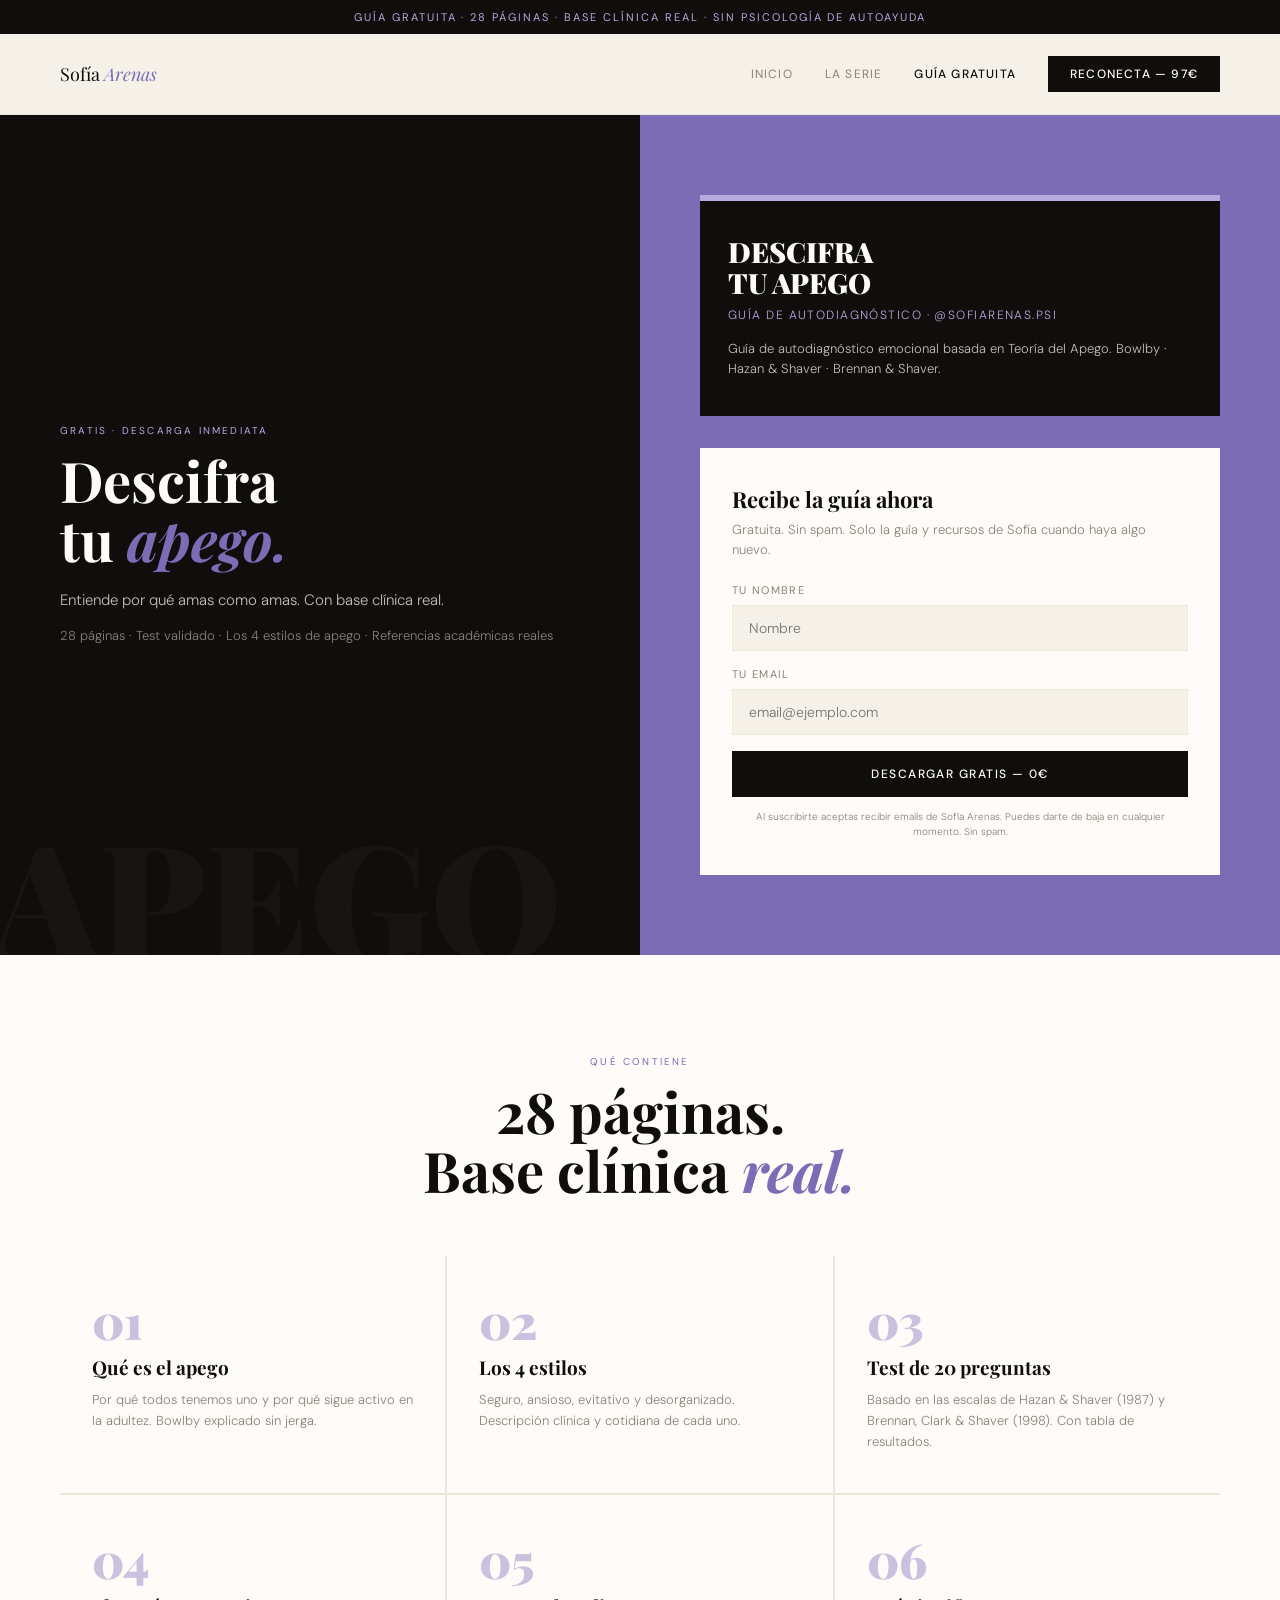
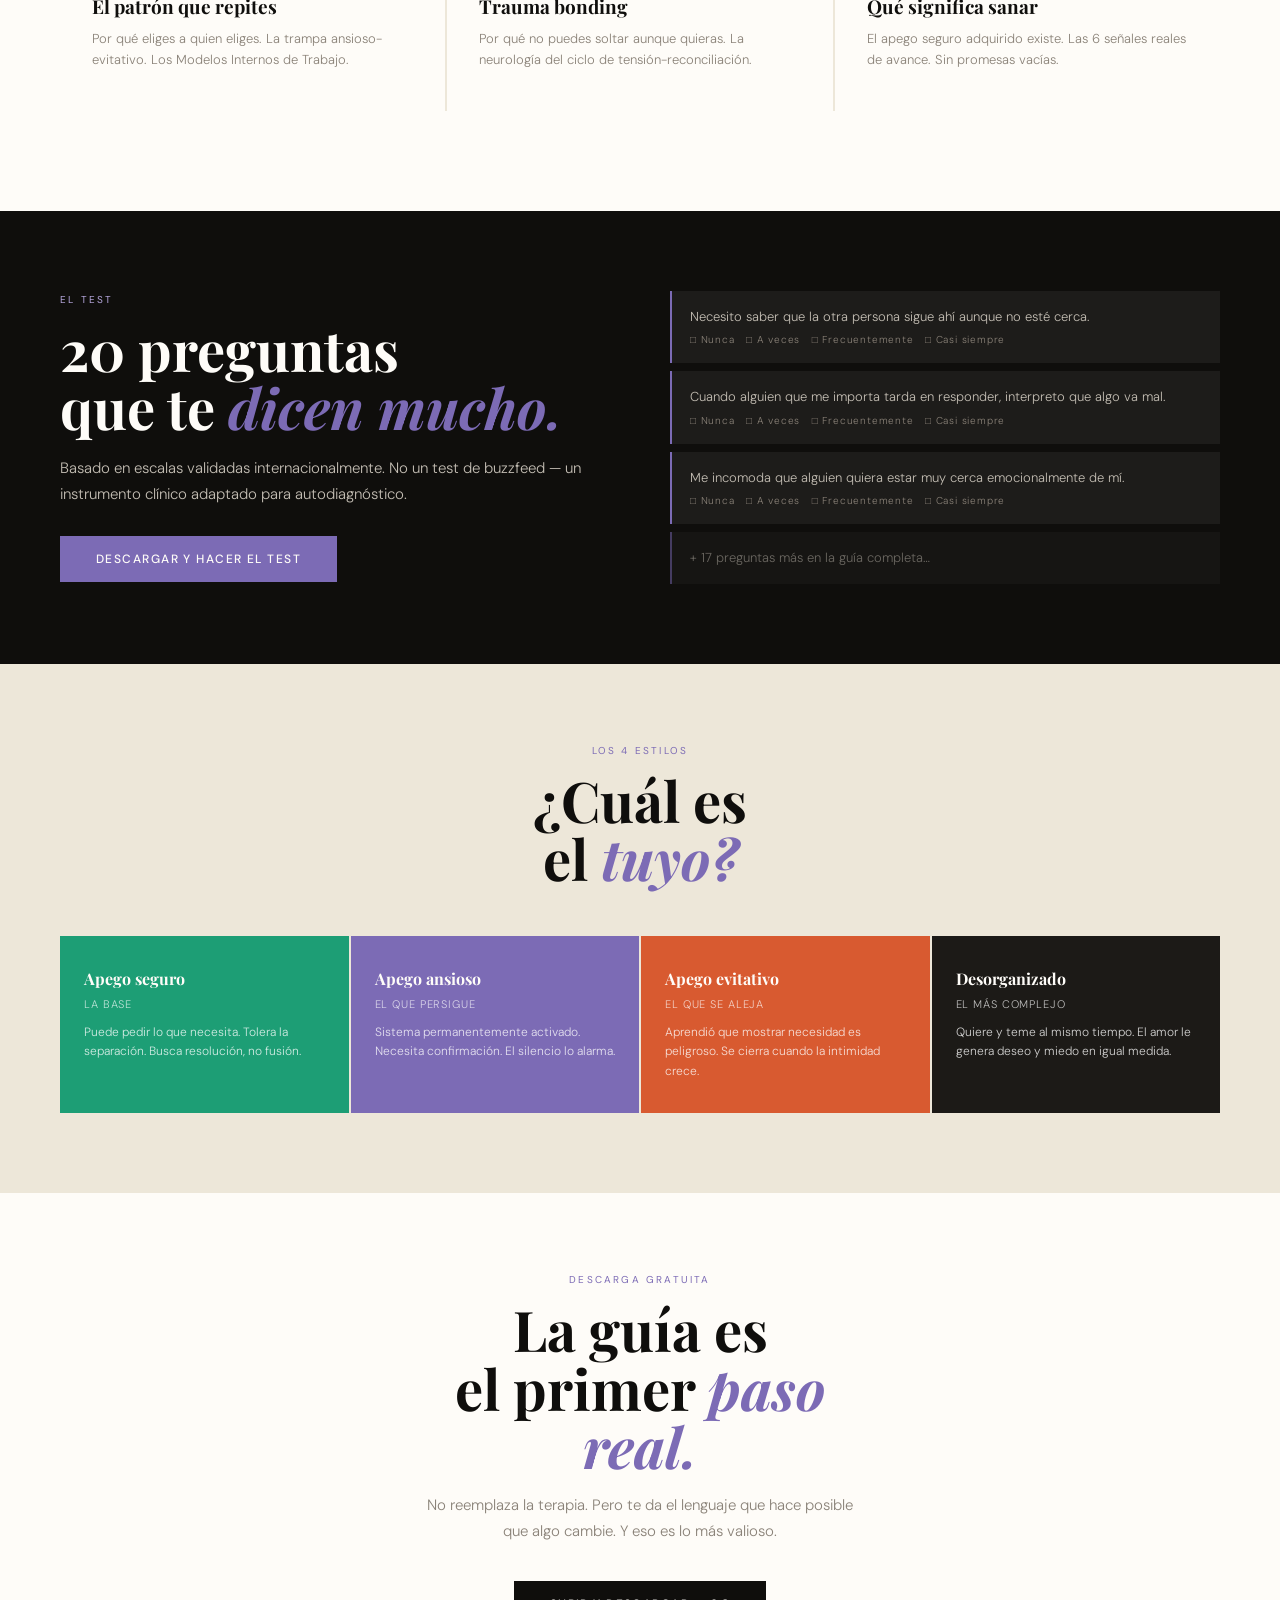
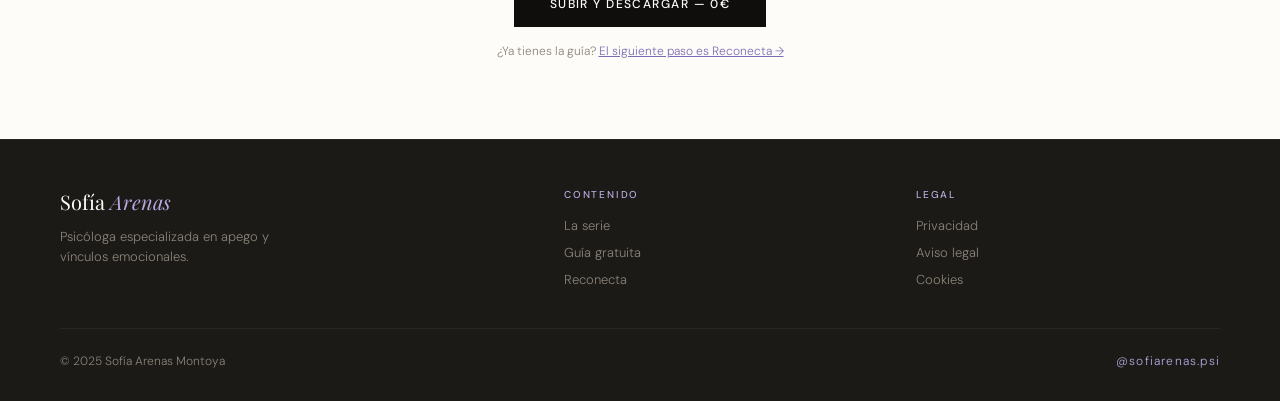
==== guia.html @ 272a8c92 "Web sofiarenas.psi — versión inicial" ====
<!DOCTYPE html>
<html lang="es">
<head>
<meta charset="UTF-8">
<meta name="viewport" content="width=device-width, initial-scale=1.0">
<meta name="description" content="Descifra tu apego — Guía gratuita de autodiagnóstico emocional de Sofía Arenas. 28 páginas con base clínica real.">
<title>Descifra tu apego — Guía gratuita · Sofía Arenas</title>
<link rel="stylesheet" href="css/style.css">
<style>
.guia-hero { display: grid; grid-template-columns: 1fr 1fr; min-height: 88vh; }
.guia-hero-left { background: var(--black); padding: 80px 60px; display: flex; flex-direction: column; justify-content: center; position: relative; overflow: hidden; }
.guia-hero-left::before { content: 'APEGO'; position: absolute; bottom: -20px; left: -10px; font-family: var(--font-display); font-size: 160px; font-weight: 900; color: rgba(255,255,255,.03); pointer-events: none; line-height: 1; }
.guia-hero-right { background: var(--lila-dark); padding: 80px 60px; display: flex; flex-direction: column; justify-content: center; }
.guia-mock { background: var(--black); padding: 36px 28px; margin-bottom: 32px; border-top: 6px solid var(--lila); }
.guia-mock-title { font-family: var(--font-display); font-size: 28px; font-weight: 900; color: var(--white); line-height: 1.1; margin-bottom: 8px; }
.guia-mock-sub { font-size: 12px; color: var(--lila); letter-spacing: .12em; text-transform: uppercase; margin-bottom: 16px; }
.guia-mock-desc { font-size: 13px; color: var(--warm-light); line-height: 1.6; font-weight: 300; }
.form-box { background: var(--white); padding: 36px 32px; }
.form-title { font-family: var(--font-display); font-size: 22px; font-weight: 700; margin-bottom: 6px; }
.form-sub { font-size: 13px; color: var(--warm-gray); margin-bottom: 24px; line-height: 1.5; font-weight: 300; }
.form-group { margin-bottom: 16px; }
.form-group label { display: block; font-size: 11px; letter-spacing: .12em; text-transform: uppercase; color: var(--warm-gray); margin-bottom: 8px; font-weight: 400; }
.form-group input { width: 100%; padding: 13px 16px; border: 1.5px solid var(--cream-dark); background: var(--cream); font-family: var(--font-body); font-size: 14px; color: var(--black); font-weight: 300; transition: border-color .2s; outline: none; }
.form-group input:focus { border-color: var(--lila-dark); }
.form-submit { width: 100%; padding: 15px; background: var(--black); color: var(--white); font-family: var(--font-body); font-size: 12px; letter-spacing: .12em; text-transform: uppercase; font-weight: 500; cursor: pointer; border: none; transition: background .2s; }
.form-submit:hover { background: var(--lila-dark); }
.form-legal { font-size: 10px; color: var(--warm-gray); margin-top: 12px; line-height: 1.5; text-align: center; font-weight: 300; }

.guia-contenido { padding: 100px 60px; background: var(--white); }
.contenido-grid { display: grid; grid-template-columns: repeat(3, 1fr); gap: 2px; margin-top: 56px; background: var(--cream-dark); }
.contenido-card { background: var(--white); padding: 40px 32px; transition: background .25s; }
.contenido-card:hover { background: var(--lila-light); }
.contenido-num { font-family: var(--font-display); font-size: 48px; font-weight: 900; color: var(--lila-dark); line-height: 1; margin-bottom: 12px; opacity: .4; }
.contenido-titulo { font-family: var(--font-display); font-size: 19px; font-weight: 700; line-height: 1.2; margin-bottom: 10px; }
.contenido-desc { font-size: 13px; color: var(--warm-gray); line-height: 1.65; font-weight: 300; }

.guia-test { padding: 80px 60px; background: var(--black); }
.test-grid { display: grid; grid-template-columns: 1fr 1fr; gap: 60px; align-items: center; }
.test-preview { display: flex; flex-direction: column; gap: 8px; }
.test-q { background: rgba(255,255,255,.06); padding: 16px 18px; border-left: 2px solid var(--lila-dark); font-size: 13px; color: var(--warm-light); line-height: 1.5; font-weight: 300; }
.test-options { font-size: 10px; color: var(--warm-gray); margin-top: 6px; letter-spacing: .08em; }

.estilos { padding: 80px 60px; background: var(--cream-dark); }
.estilos-grid { display: grid; grid-template-columns: repeat(4, 1fr); gap: 2px; margin-top: 48px; }
.estilo-card { padding: 32px 24px; }
.estilo-card:nth-child(1) { background: var(--teal); }
.estilo-card:nth-child(2) { background: var(--lila-dark); }
.estilo-card:nth-child(3) { background: #D85A30; }
.estilo-card:nth-child(4) { background: var(--black-soft); }
.estilo-titulo { font-family: var(--font-display); font-size: 16px; font-weight: 700; color: var(--white); margin-bottom: 8px; }
.estilo-sub { font-size: 11px; color: rgba(255,255,255,.7); letter-spacing: .08em; text-transform: uppercase; margin-bottom: 12px; }
.estilo-desc { font-size: 12px; color: rgba(255,255,255,.8); line-height: 1.6; font-weight: 300; }

.guia-cta { padding: 80px 60px; text-align: center; background: var(--white); }

@media (max-width: 900px) {
  .guia-hero { grid-template-columns: 1fr; min-height: auto; }
  .guia-hero-left { padding: 60px 24px; min-height: 60vh; }
  .guia-hero-right { padding: 48px 24px; }
  .guia-contenido { padding: 60px 24px; }
  .contenido-grid { grid-template-columns: 1fr; }
  .guia-test { padding: 60px 24px; }
  .test-grid { grid-template-columns: 1fr; gap: 40px; }
  .estilos { padding: 60px 24px; }
  .estilos-grid { grid-template-columns: 1fr 1fr; }
  .guia-cta { padding: 60px 24px; }
}
</style>
</head>
<body>

<div class="topbar">Guía gratuita · 28 páginas · Base clínica real · Sin psicología de autoayuda</div>

<nav>
  <a href="index.html" class="nav-logo">Sofía <em>Arenas</em></a>
  <div class="nav-links">
    <a href="index.html">Inicio</a>
    <a href="serie.html">La serie</a>
    <a href="guia.html" style="color:var(--black);font-weight:500;">Guía gratuita</a>
    <a href="reconecta.html" class="nav-cta">Reconecta — 97€</a>
  </div>
  <div class="nav-hamburger"><span></span><span></span><span></span></div>
</nav>

<!-- HERO -->
<section class="guia-hero">
  <div class="guia-hero-left">
    <div class="fade-up">
      <span class="section-tag" style="color:var(--lila);">Gratis · Descarga inmediata</span>
      <h1 class="section-title" style="color:var(--white);">Descifra<br>tu <em>apego.</em></h1>
      <p style="font-size:15px;color:var(--warm-light);line-height:1.75;font-weight:300;margin-bottom:12px;">Entiende por qué amas como amas. Con base clínica real.</p>
      <p style="font-size:13px;color:var(--warm-gray);line-height:1.65;font-weight:300;">28 páginas · Test validado · Los 4 estilos de apego · Referencias académicas reales</p>
    </div>
  </div>
  <div class="guia-hero-right fade-up fade-up-d1">
    <div class="guia-mock">
      <div class="guia-mock-title">DESCIFRA<br>TU APEGO</div>
      <div class="guia-mock-sub">Guía de autodiagnóstico · @sofiarenas.psi</div>
      <div class="guia-mock-desc">Guía de autodiagnóstico emocional basada en Teoría del Apego. Bowlby · Hazan & Shaver · Brennan & Shaver.</div>
    </div>
    <div class="form-box">
      <div class="form-title">Recibe la guía ahora</div>
      <div class="form-sub">Gratuita. Sin spam. Solo la guía y recursos de Sofía cuando haya algo nuevo.</div>
      <form id="guia-form" onsubmit="submitForm(event)">
        <div class="form-group">
          <label>Tu nombre</label>
          <input type="text" placeholder="Nombre" required>
        </div>
        <div class="form-group">
          <label>Tu email</label>
          <input type="email" placeholder="email@ejemplo.com" required>
        </div>
        <button type="submit" class="form-submit">Descargar gratis — 0€</button>
      </form>
      <div class="form-legal">Al suscribirte aceptas recibir emails de Sofía Arenas. Puedes darte de baja en cualquier momento. Sin spam.</div>
    </div>
  </div>
</section>

<!-- CONTENIDO -->
<section class="guia-contenido">
  <div class="fade-up" style="text-align:center;max-width:520px;margin:0 auto;">
    <span class="section-tag">Qué contiene</span>
    <h2 class="section-title">28 páginas.<br>Base clínica <em>real.</em></h2>
  </div>
  <div class="contenido-grid">
    <div class="contenido-card fade-up"><div class="contenido-num">01</div><div class="contenido-titulo">Qué es el apego</div><div class="contenido-desc">Por qué todos tenemos uno y por qué sigue activo en la adultez. Bowlby explicado sin jerga.</div></div>
    <div class="contenido-card fade-up fade-up-d1"><div class="contenido-num">02</div><div class="contenido-titulo">Los 4 estilos</div><div class="contenido-desc">Seguro, ansioso, evitativo y desorganizado. Descripción clínica y cotidiana de cada uno.</div></div>
    <div class="contenido-card fade-up fade-up-d2"><div class="contenido-num">03</div><div class="contenido-titulo">Test de 20 preguntas</div><div class="contenido-desc">Basado en las escalas de Hazan & Shaver (1987) y Brennan, Clark & Shaver (1998). Con tabla de resultados.</div></div>
    <div class="contenido-card fade-up"><div class="contenido-num">04</div><div class="contenido-titulo">El patrón que repites</div><div class="contenido-desc">Por qué eliges a quien eliges. La trampa ansioso-evitativo. Los Modelos Internos de Trabajo.</div></div>
    <div class="contenido-card fade-up fade-up-d1"><div class="contenido-num">05</div><div class="contenido-titulo">Trauma bonding</div><div class="contenido-desc">Por qué no puedes soltar aunque quieras. La neurología del ciclo de tensión-reconciliación.</div></div>
    <div class="contenido-card fade-up fade-up-d2"><div class="contenido-num">06</div><div class="contenido-titulo">Qué significa sanar</div><div class="contenido-desc">El apego seguro adquirido existe. Las 6 señales reales de avance. Sin promesas vacías.</div></div>
  </div>
</section>

<!-- TEST PREVIEW -->
<section class="guia-test">
  <div class="test-grid fade-up">
    <div>
      <span class="section-tag" style="color:var(--lila);">El test</span>
      <h2 class="section-title" style="color:var(--white);">20 preguntas<br>que te <em>dicen mucho.</em></h2>
      <p style="font-size:15px;color:var(--warm-light);line-height:1.75;font-weight:300;margin-bottom:28px;">Basado en escalas validadas internacionalmente. No un test de buzzfeed — un instrumento clínico adaptado para autodiagnóstico.</p>
      <a href="#descargar" class="btn btn-lila">Descargar y hacer el test</a>
    </div>
    <div class="test-preview">
      <div class="test-q">Necesito saber que la otra persona sigue ahí aunque no esté cerca.<div class="test-options">□ Nunca &nbsp; □ A veces &nbsp; □ Frecuentemente &nbsp; □ Casi siempre</div></div>
      <div class="test-q">Cuando alguien que me importa tarda en responder, interpreto que algo va mal.<div class="test-options">□ Nunca &nbsp; □ A veces &nbsp; □ Frecuentemente &nbsp; □ Casi siempre</div></div>
      <div class="test-q">Me incomoda que alguien quiera estar muy cerca emocionalmente de mí.<div class="test-options">□ Nunca &nbsp; □ A veces &nbsp; □ Frecuentemente &nbsp; □ Casi siempre</div></div>
      <div class="test-q" style="opacity:.5">+ 17 preguntas más en la guía completa…</div>
    </div>
  </div>
</section>

<!-- ESTILOS -->
<section class="estilos">
  <div class="fade-up" style="text-align:center;max-width:480px;margin:0 auto;">
    <span class="section-tag">Los 4 estilos</span>
    <h2 class="section-title">¿Cuál es<br>el <em>tuyo?</em></h2>
  </div>
  <div class="estilos-grid fade-up">
    <div class="estilo-card"><div class="estilo-titulo">Apego seguro</div><div class="estilo-sub">La base</div><div class="estilo-desc">Puede pedir lo que necesita. Tolera la separación. Busca resolución, no fusión.</div></div>
    <div class="estilo-card"><div class="estilo-titulo">Apego ansioso</div><div class="estilo-sub">El que persigue</div><div class="estilo-desc">Sistema permanentemente activado. Necesita confirmación. El silencio lo alarma.</div></div>
    <div class="estilo-card"><div class="estilo-titulo">Apego evitativo</div><div class="estilo-sub">El que se aleja</div><div class="estilo-desc">Aprendió que mostrar necesidad es peligroso. Se cierra cuando la intimidad crece.</div></div>
    <div class="estilo-card"><div class="estilo-titulo">Desorganizado</div><div class="estilo-sub">El más complejo</div><div class="estilo-desc">Quiere y teme al mismo tiempo. El amor le genera deseo y miedo en igual medida.</div></div>
  </div>
</section>

<!-- CTA FINAL -->
<section class="guia-cta" id="descargar">
  <span class="section-tag">Descarga gratuita</span>
  <h2 class="section-title" style="max-width:480px;margin:0 auto 16px;">La guía es<br>el primer <em>paso real.</em></h2>
  <p style="font-size:15px;color:var(--warm-gray);line-height:1.75;max-width:440px;margin:0 auto 36px;font-weight:300;">No reemplaza la terapia. Pero te da el lenguaje que hace posible que algo cambie. Y eso es lo más valioso.</p>
  <a href="#" onclick="window.scrollTo({top:0,behavior:'smooth'}); return false;" class="btn btn-dark">Subir y descargar — 0€</a>
  <p style="font-size:12px;color:var(--warm-gray);margin-top:16px;">¿Ya tienes la guía? <a href="reconecta.html" style="color:var(--lila-dark);text-decoration:underline;">El siguiente paso es Reconecta →</a></p>
</section>

<footer>
  <div class="footer-top">
    <div><div class="footer-logo">Sofía <em>Arenas</em></div><div class="footer-tagline">Psicóloga especializada en apego y vínculos emocionales.</div></div>
    <div><div class="footer-col-title">Contenido</div><div class="footer-col-links"><a href="serie.html">La serie</a><a href="guia.html">Guía gratuita</a><a href="reconecta.html">Reconecta</a></div></div>
    <div><div class="footer-col-title">Legal</div><div class="footer-col-links"><a href="privacidad.html">Privacidad</a><a href="aviso.html">Aviso legal</a><a href="cookies.html">Cookies</a></div></div>
  </div>
  <div class="footer-bottom"><div class="footer-copy">© 2025 Sofía Arenas Montoya</div><div class="footer-ig">@sofiarenas.psi</div></div>
</footer>

<script src="js/main.js"></script>
<script>
async function submitForm(e) {
  e.preventDefault();

  const btn = document.querySelector('.form-submit');
  const nombre = document.querySelector('#guia-form input[type="text"]').value.trim();
  const email  = document.querySelector('#guia-form input[type="email"]').value.trim();

  btn.textContent = 'Enviando…';
  btn.disabled = true;
  btn.style.background = 'var(--lila-dark)';

  try {
    const res = await fetch('https://sofiarenas.es/api/suscribir.php', {
      method: 'POST',
      headers: { 'Content-Type': 'application/json' },
      body: JSON.stringify({ nombre, email })
    });

    const data = await res.json();

    if (data.ok) {
      btn.textContent = '¡Listo! Revisa tu email';
      btn.style.background = 'var(--teal)';
    } else {
      throw new Error(data.error || 'Error desconocido');
    }

  } catch (err) {
    btn.textContent = 'Error — inténtalo de nuevo';
    btn.style.background = '#D85A30';
    btn.disabled = false;
    console.error(err);
  }
}
</script>
</body>
</html>
---- css/style.css ----
@import url('https://fonts.googleapis.com/css2?family=Playfair+Display:ital,wght@0,400;0,700;0,900;1,400;1,700&family=DM+Sans:opsz,wght@9..40,300;9..40,400;9..40,500&family=Cormorant+Garamond:ital,wght@0,300;0,400;1,300;1,400&display=swap');

:root {
  --cream: #F5F0E8;
  --cream-dark: #EDE7D9;
  --cream-mid: #E8E2D5;
  --black: #0F0E0C;
  --black-soft: #1C1A17;
  --lila: #B8A9E0;
  --lila-dark: #7C6BB5;
  --lila-mid: #9B8ACF;
  --lila-light: #EAE4F5;
  --warm-gray: #8A8278;
  --warm-light: #C4BEB4;
  --white: #FEFCF8;
  --teal: #1D9E75;
  --font-display: 'Playfair Display', serif;
  --font-body: 'DM Sans', sans-serif;
  --font-italic: 'Cormorant Garamond', serif;
}

*, *::before, *::after { box-sizing: border-box; margin: 0; padding: 0; }
html { scroll-behavior: smooth; font-size: 16px; }
body { background: var(--cream); color: var(--black); font-family: var(--font-body); font-weight: 300; overflow-x: hidden; }
img { max-width: 100%; display: block; }
a { text-decoration: none; color: inherit; }

/* ── TOPBAR ── */
.topbar { background: var(--black); color: var(--lila); text-align: center; padding: 10px 20px; font-size: 11px; letter-spacing: .18em; text-transform: uppercase; font-weight: 400; }

/* ── NAV ── */
nav { display: flex; justify-content: space-between; align-items: center; padding: 22px 60px; background: var(--cream); border-bottom: 1px solid var(--cream-dark); position: sticky; top: 0; z-index: 100; transition: box-shadow .3s; }
nav.scrolled { box-shadow: 0 2px 20px rgba(15,14,12,.08); }
.nav-logo { font-family: var(--font-display); font-size: 18px; font-weight: 400; text-decoration: none; color: var(--black); }
.nav-logo em { font-style: italic; color: var(--lila-dark); }
.nav-links { display: flex; gap: 32px; align-items: center; }
.nav-links a { font-size: 12px; letter-spacing: .1em; text-transform: uppercase; color: var(--warm-gray); font-weight: 400; transition: color .2s; }
.nav-links a:hover { color: var(--black); }
.nav-cta { background: var(--black) !important; color: var(--white) !important; padding: 10px 22px; font-size: 12px; letter-spacing: .1em; text-transform: uppercase; font-weight: 500 !important; transition: background .2s !important; }
.nav-cta:hover { background: var(--lila-dark) !important; }
.nav-hamburger { display: none; flex-direction: column; gap: 5px; cursor: pointer; padding: 4px; }
.nav-hamburger span { display: block; width: 24px; height: 1.5px; background: var(--black); transition: .3s; }

/* ── TICKER ── */
.ticker { background: var(--lila-dark); overflow: hidden; padding: 12px 0; white-space: nowrap; }
.ticker-inner { display: inline-flex; animation: ticker 22s linear infinite; }
.ticker-item { font-size: 11px; letter-spacing: .18em; text-transform: uppercase; color: var(--white); padding: 0 36px; font-weight: 400; }
.ticker-item::after { content: '·'; margin-left: 36px; color: var(--lila); }
@keyframes ticker { from { transform: translateX(0); } to { transform: translateX(-50%); } }

/* ── SECCIÓN GENÉRICA ── */
.section-tag { display: block; font-size: 10px; letter-spacing: .22em; text-transform: uppercase; color: var(--lila-dark); margin-bottom: 14px; font-weight: 400; }
.section-title { font-family: var(--font-display); font-size: clamp(32px, 4.5vw, 56px); font-weight: 700; line-height: 1.05; margin-bottom: 18px; }
.section-title em { font-style: italic; color: var(--lila-dark); }
.section-sub { font-size: 15px; color: var(--warm-gray); line-height: 1.75; max-width: 520px; font-weight: 300; }
.section-divider { width: 48px; height: 3px; background: var(--lila-dark); margin-bottom: 20px; }

/* ── BOTONES ── */
.btn { display: inline-block; padding: 15px 36px; font-size: 12px; letter-spacing: .12em; text-transform: uppercase; font-weight: 500; font-family: var(--font-body); cursor: pointer; border: none; transition: all .2s; }
.btn-dark { background: var(--black); color: var(--white); }
.btn-dark:hover { background: var(--lila-dark); transform: translateY(-2px); }
.btn-lila { background: var(--lila-dark); color: var(--white); }
.btn-lila:hover { background: var(--lila-mid); transform: translateY(-2px); }
.btn-outline { background: transparent; color: var(--black); border: 1.5px solid var(--black); }
.btn-outline:hover { background: var(--black); color: var(--white); }
.btn-white { background: var(--white); color: var(--black); }
.btn-white:hover { background: var(--black); color: var(--white); }

/* ── FOOTER ── */
footer { background: var(--black-soft); padding: 48px 60px 32px; border-top: 1px solid rgba(255,255,255,.06); }
.footer-top { display: grid; grid-template-columns: 1.5fr 1fr 1fr; gap: 48px; margin-bottom: 40px; }
.footer-logo { font-family: var(--font-display); font-size: 20px; color: var(--white); font-weight: 400; margin-bottom: 12px; }
.footer-logo em { font-style: italic; color: var(--lila); }
.footer-tagline { font-size: 13px; color: var(--warm-gray); line-height: 1.6; font-weight: 300; max-width: 240px; }
.footer-col-title { font-size: 10px; letter-spacing: .18em; text-transform: uppercase; color: var(--lila); font-weight: 500; margin-bottom: 16px; }
.footer-col-links { display: flex; flex-direction: column; gap: 10px; }
.footer-col-links a { font-size: 13px; color: var(--warm-gray); font-weight: 300; transition: color .2s; }
.footer-col-links a:hover { color: var(--lila); }
.footer-bottom { border-top: 1px solid rgba(255,255,255,.06); padding-top: 24px; display: flex; justify-content: space-between; align-items: center; }
.footer-copy { font-size: 12px; color: var(--warm-gray); font-weight: 300; }
.footer-ig { font-size: 12px; color: var(--lila); letter-spacing: .1em; }

/* ── ANIMACIONES ── */
.fade-up { opacity: 0; transform: translateY(28px); transition: opacity .7s ease, transform .7s ease; }
.fade-up.visible { opacity: 1; transform: translateY(0); }
.fade-up-d1 { transition-delay: .1s; }
.fade-up-d2 { transition-delay: .2s; }
.fade-up-d3 { transition-delay: .3s; }
.fade-up-d4 { transition-delay: .4s; }

/* ── RESPONSIVE ── */
@media (max-width: 900px) {
  nav { padding: 18px 24px; }
  .nav-links { display: none; }
  .nav-hamburger { display: flex; }
  .nav-links.open { display: flex; flex-direction: column; position: absolute; top: 100%; left: 0; right: 0; background: var(--cream); padding: 24px; border-bottom: 1px solid var(--cream-dark); gap: 20px; z-index: 99; }
  footer { padding: 40px 24px 24px; }
  .footer-top { grid-template-columns: 1fr; gap: 32px; }
  .footer-bottom { flex-direction: column; gap: 12px; text-align: center; }
}
@media (max-width: 600px) {
  .btn { padding: 13px 28px; font-size: 11px; }
}
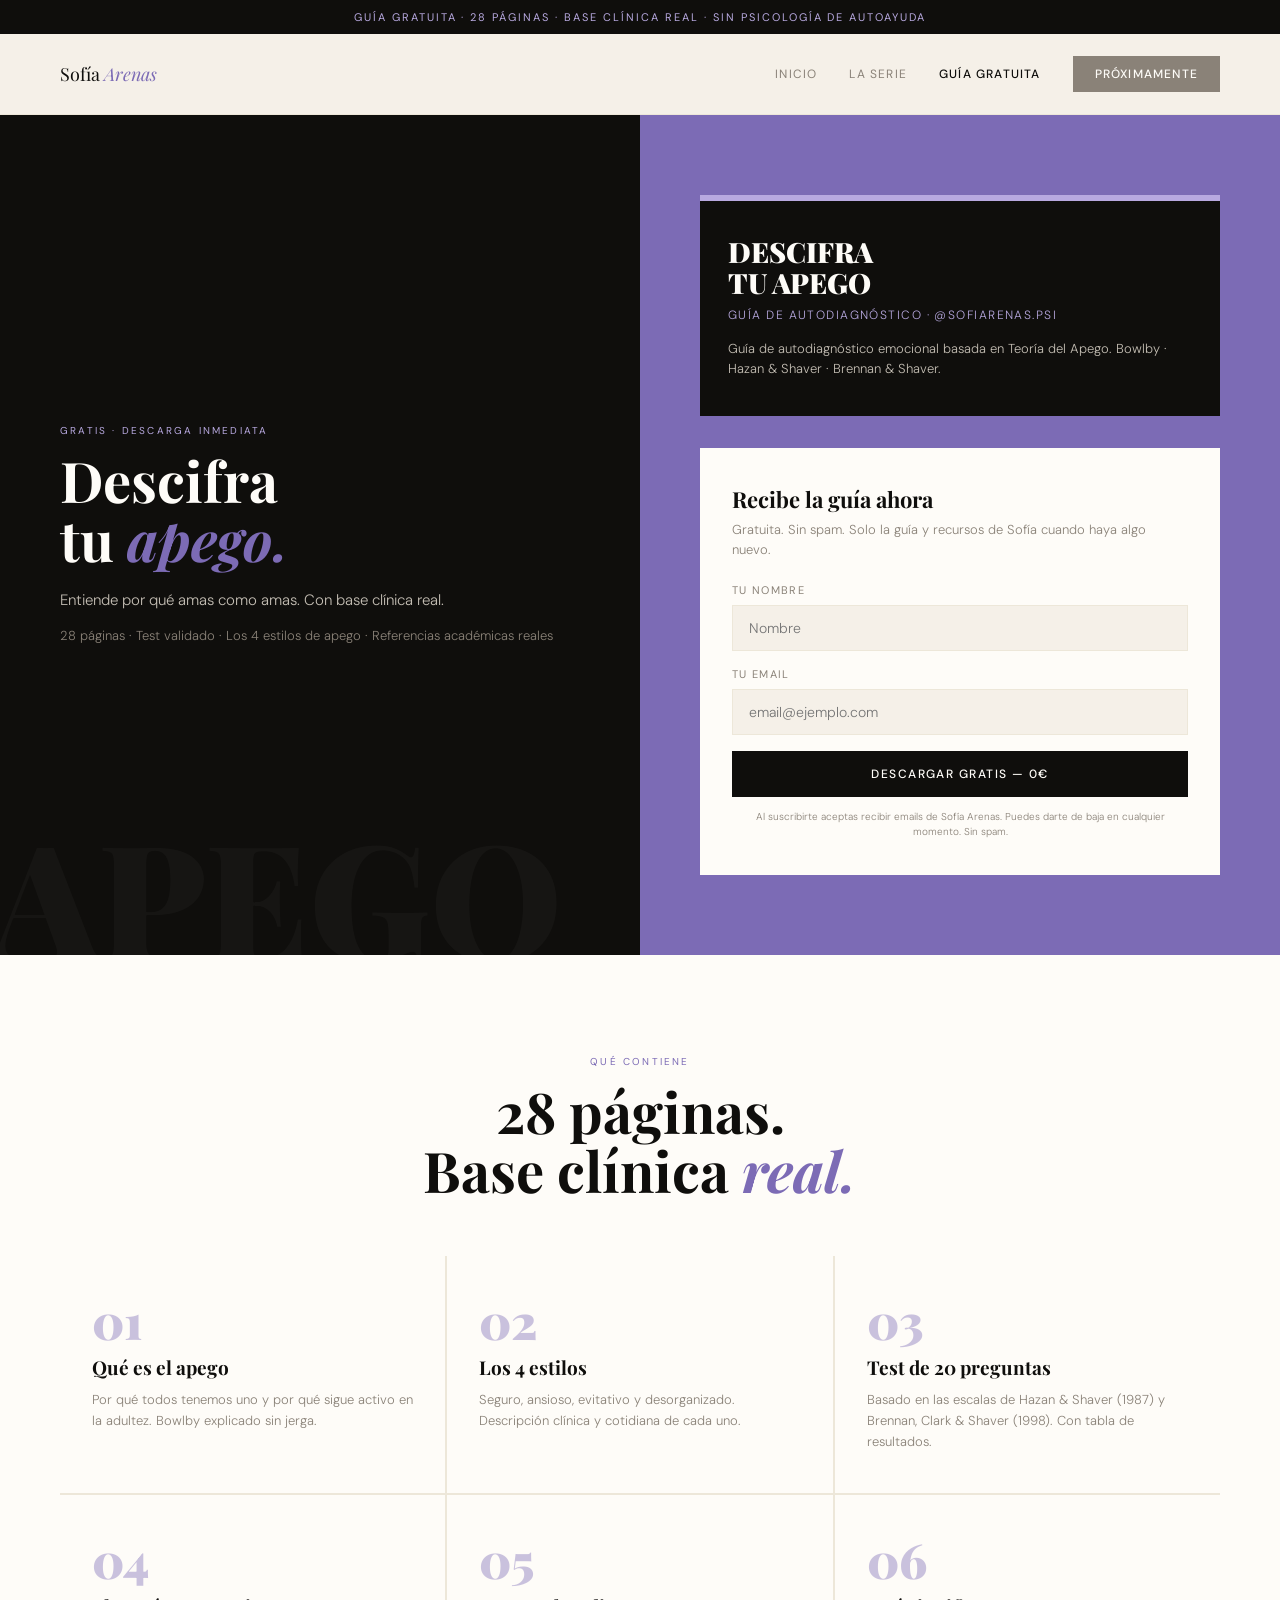
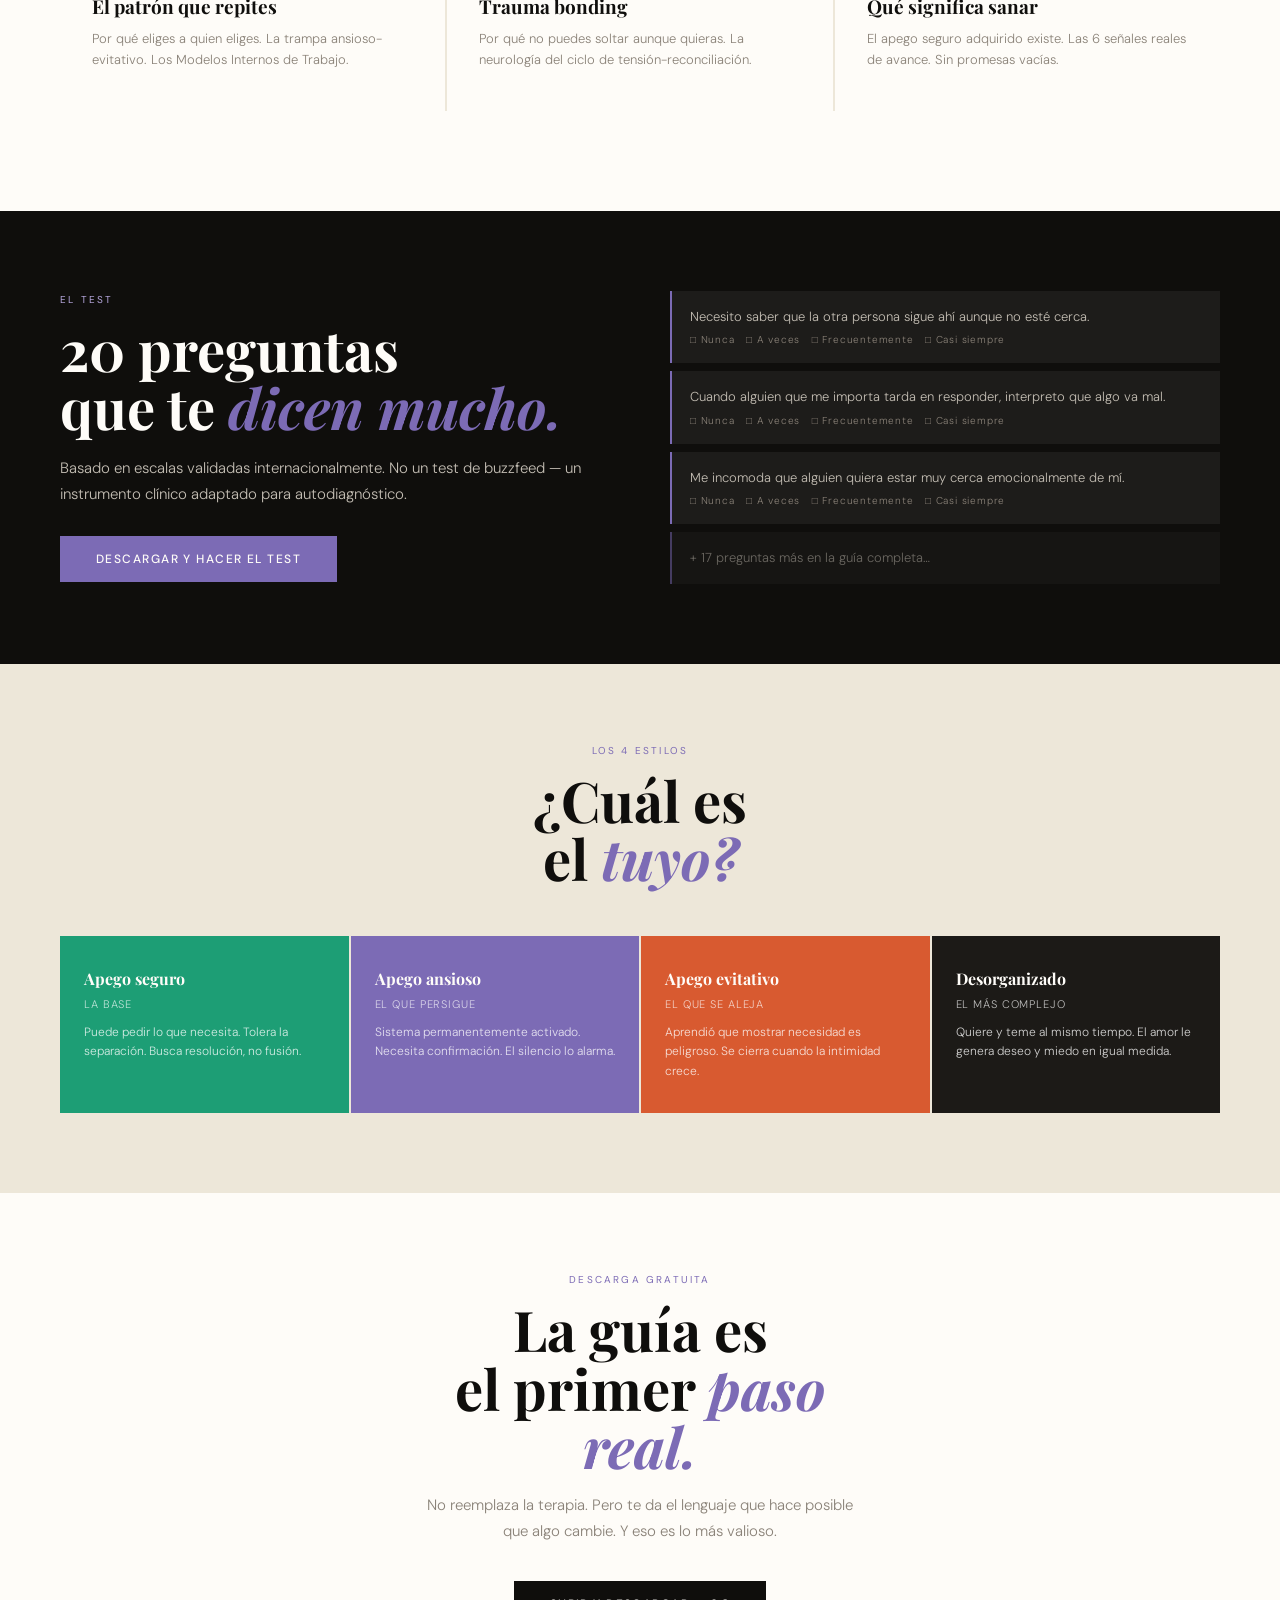
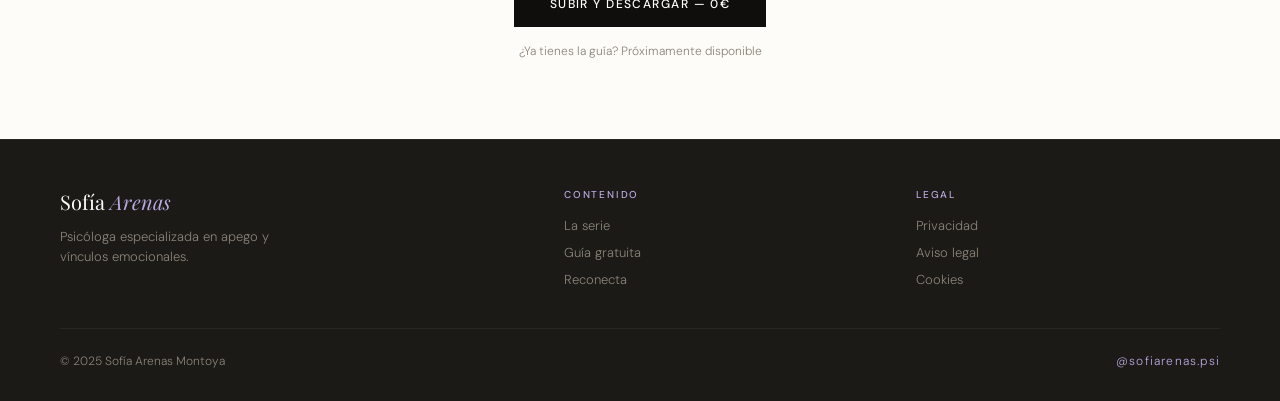
==== commit 9cd510c4: "Botones Reconecta 97€ → Próximamente" ====
--- a/guia.html
+++ b/guia.html
@@ -77,7 +77,7 @@
     <a href="index.html">Inicio</a>
     <a href="serie.html">La serie</a>
     <a href="guia.html" style="color:var(--black);font-weight:500;">Guía gratuita</a>
-    <a href="reconecta.html" class="nav-cta">Reconecta — 97€</a>
+    <a href="reconecta.html" class="nav-cta" style="background:var(--warm-gray) !important;cursor:default;pointer-events:none;">Próximamente</a>
   </div>
   <div class="nav-hamburger"><span></span><span></span><span></span></div>
 </nav>
@@ -171,7 +171,7 @@
   <h2 class="section-title" style="max-width:480px;margin:0 auto 16px;">La guía es<br>el primer <em>paso real.</em></h2>
   <p style="font-size:15px;color:var(--warm-gray);line-height:1.75;max-width:440px;margin:0 auto 36px;font-weight:300;">No reemplaza la terapia. Pero te da el lenguaje que hace posible que algo cambie. Y eso es lo más valioso.</p>
   <a href="#" onclick="window.scrollTo({top:0,behavior:'smooth'}); return false;" class="btn btn-dark">Subir y descargar — 0€</a>
-  <p style="font-size:12px;color:var(--warm-gray);margin-top:16px;">¿Ya tienes la guía? <a href="reconecta.html" style="color:var(--lila-dark);text-decoration:underline;">El siguiente paso es Reconecta →</a></p>
+  <p style="font-size:12px;color:var(--warm-gray);margin-top:16px;">¿Ya tienes la guía? <span style="color:var(--warm-gray);">Próximamente disponible</span></p>
 </section>
 
 <footer>
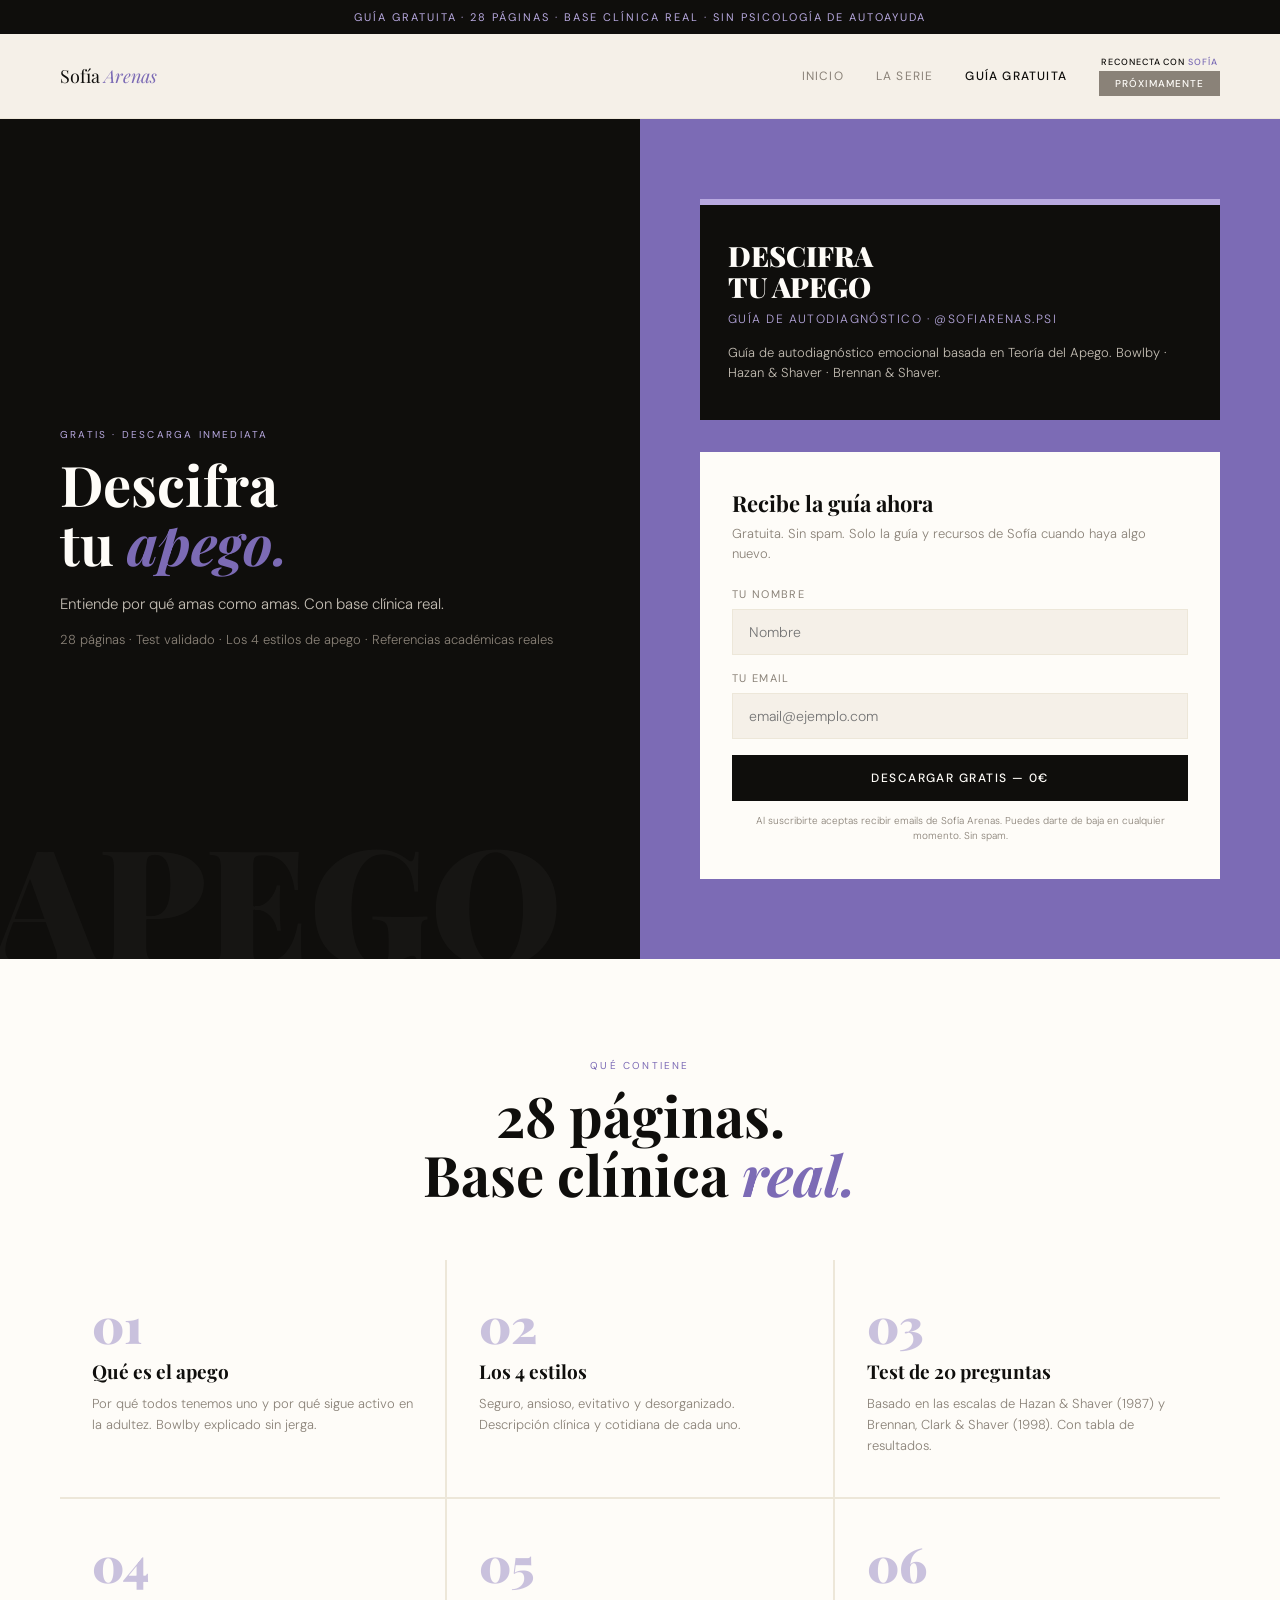
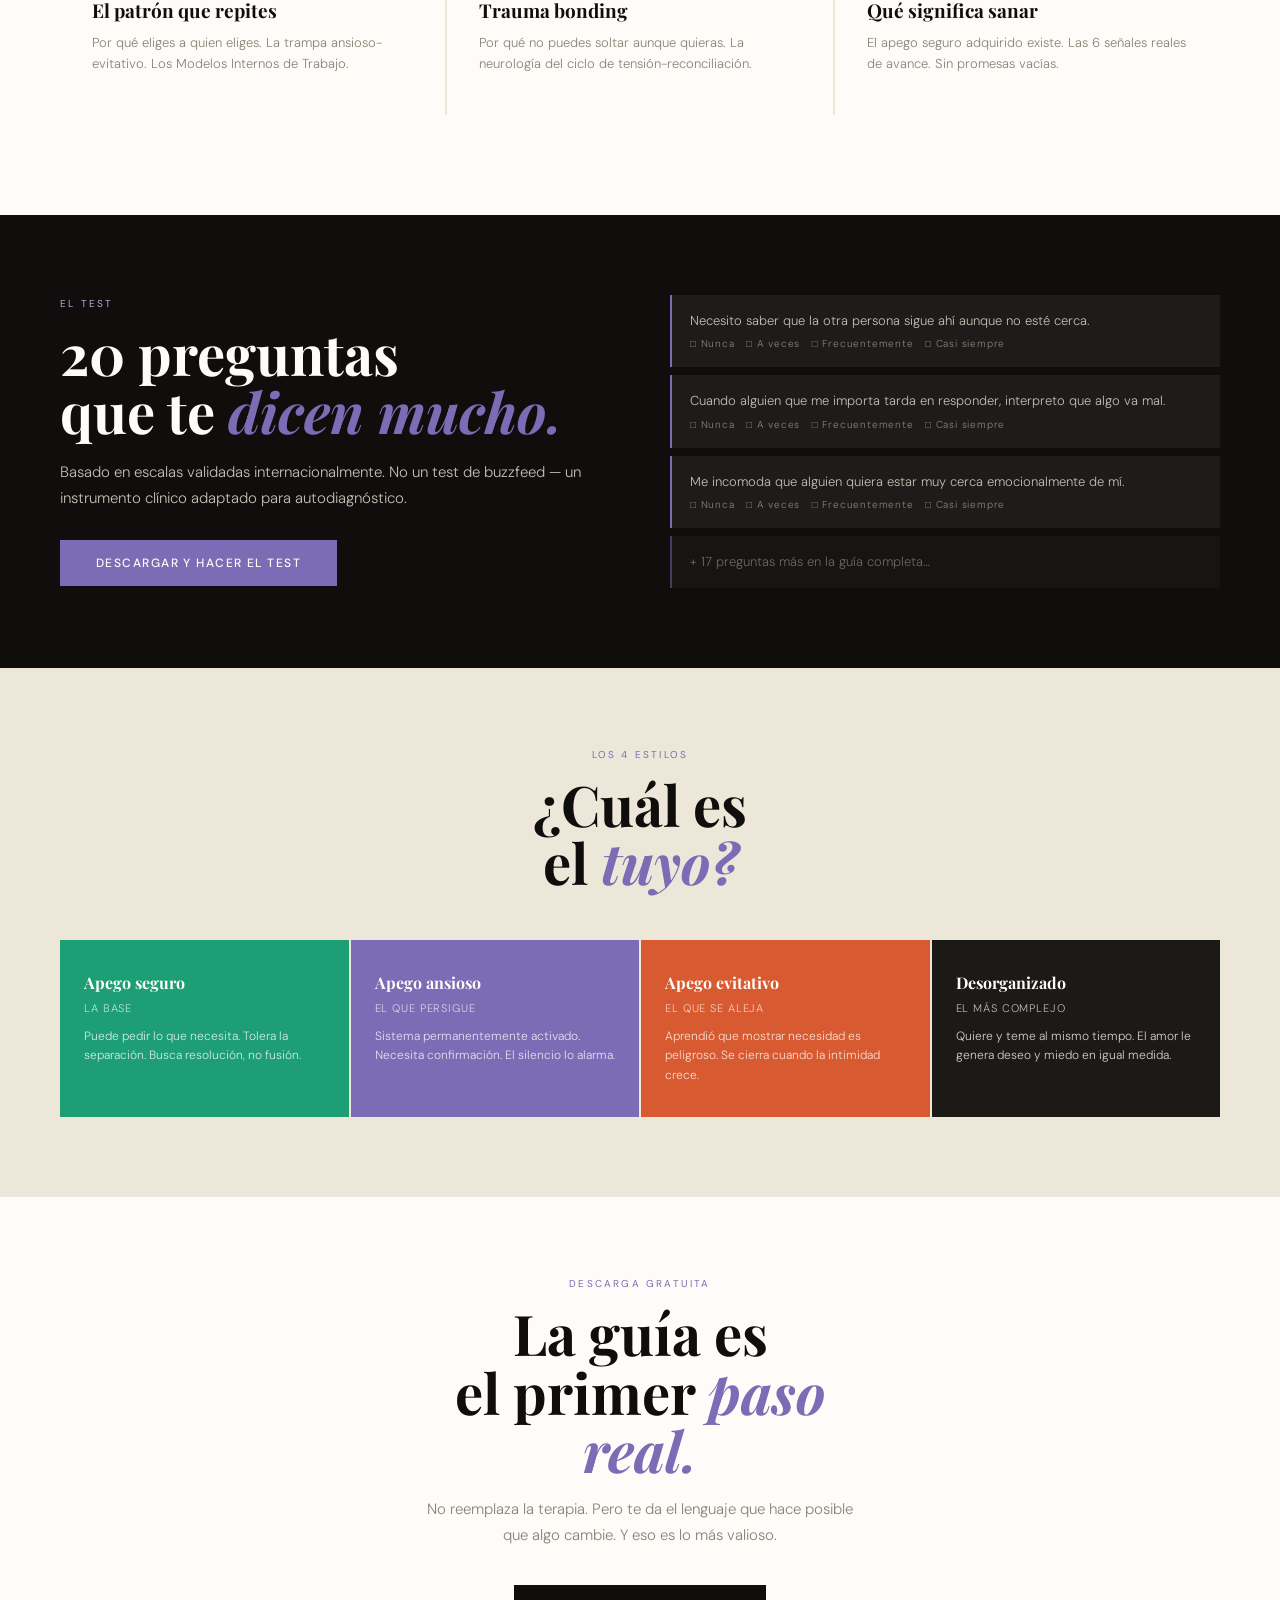
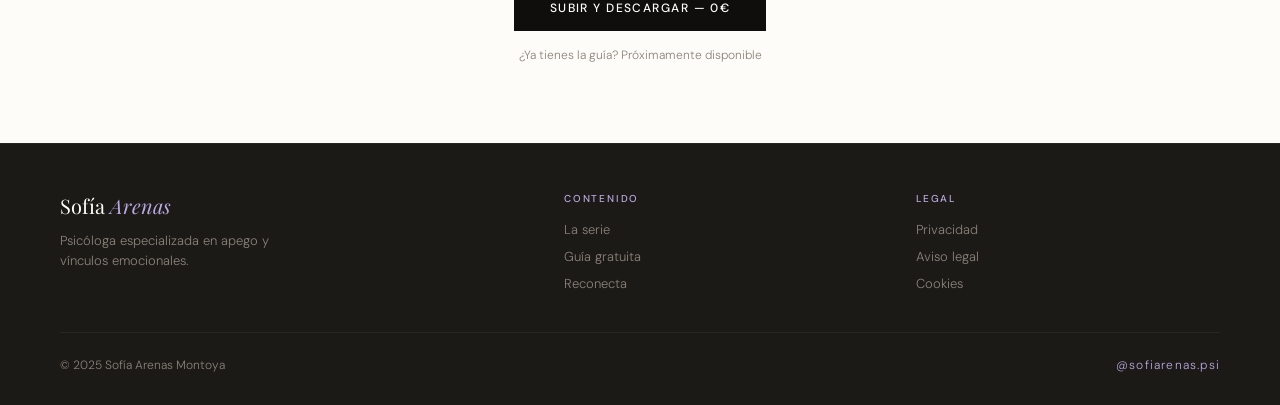
==== commit 9b082944: "Header: texto 'Reconecta con Sofía' encima del botón Próximamente" ====
--- a/guia.html
+++ b/guia.html
@@ -77,7 +77,7 @@
     <a href="index.html">Inicio</a>
     <a href="serie.html">La serie</a>
     <a href="guia.html" style="color:var(--black);font-weight:500;">Guía gratuita</a>
-    <a href="reconecta.html" class="nav-cta" style="background:var(--warm-gray) !important;cursor:default;pointer-events:none;">Próximamente</a>
+    <div style="display:flex;flex-direction:column;align-items:center;gap:3px;"><span style="font-size:9px;letter-spacing:.1em;text-transform:uppercase;font-weight:500;"><span style="color:#100e0c;">Reconecta con </span><span style="color:#7b6bb5;">Sofía</span></span><span class="nav-cta" style="background:var(--warm-gray) !important;cursor:default;pointer-events:none;font-size:10px;padding:6px 16px;">Próximamente</span></div>
   </div>
   <div class="nav-hamburger"><span></span><span></span><span></span></div>
 </nav>
